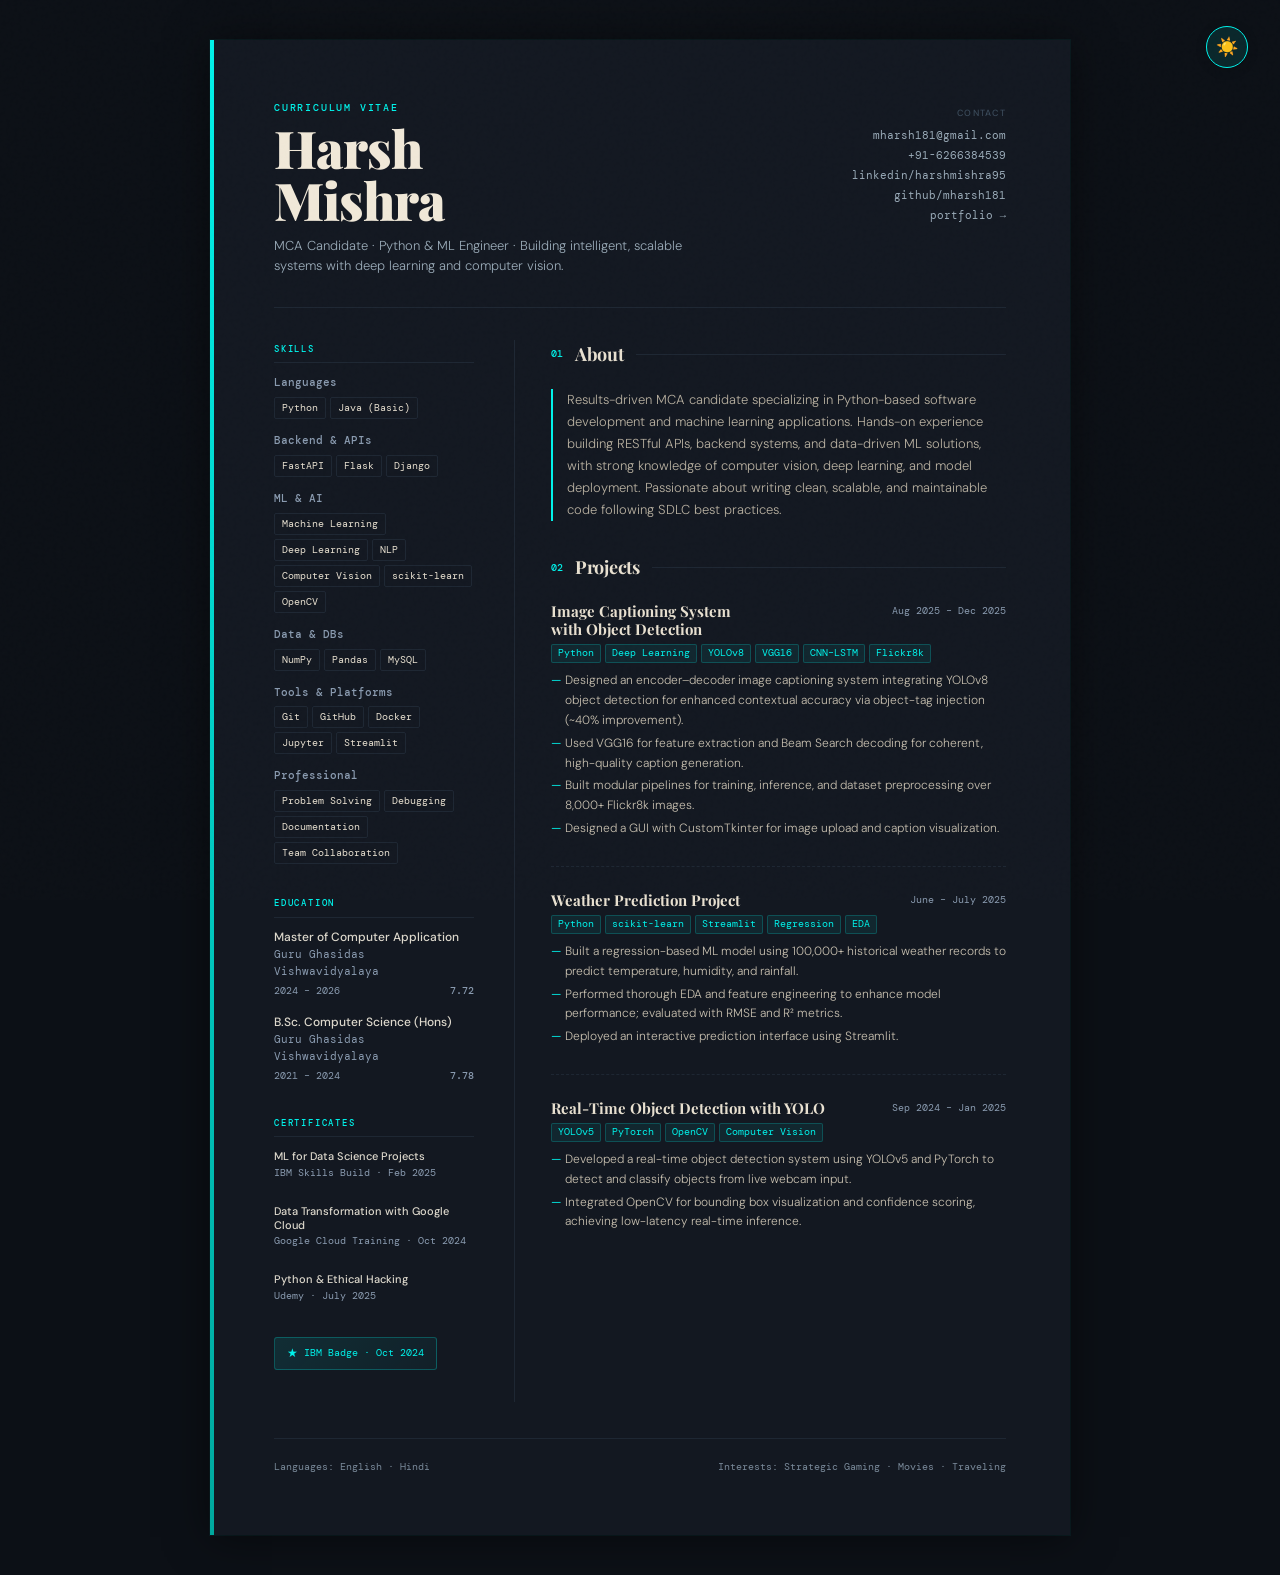
==== harsh_mishra_resume.html @ 8e0dc1c6 "feat: add View Resume button, dark/light theme sync, update skills from PDF resume" ====
<!DOCTYPE html>
<html lang="en">
<head>
<meta charset="UTF-8">
<meta name="viewport" content="width=device-width, initial-scale=1.0">
<title>Harsh Mishra — Resume</title>
<link href="https://fonts.googleapis.com/css2?family=Playfair+Display:wght@400;700;900&family=DM+Mono:wght@300;400;500&family=DM+Sans:wght@300;400;500&display=swap" rel="stylesheet">
<style>
  :root {
    --ink: #0f0e0d;
    --paper: #f5f0e8;
    --accent: #c8421a;
    --muted: #7a7060;
    --rule: #d4c9b5;
    --highlight: #e8dfc8;
    --page-bg: #faf6ee;
    --toggle-bg: rgba(200,66,26,0.1);
  }

  /* ── DARK MODE OVERRIDES ── */
  body.dark-mode {
    --ink: #e8e0d0;
    --paper: #0c1016;
    --accent: #00f2ea;
    --muted: #8a9bb0;
    --rule: #1e2733;
    --highlight: #131821;
    --page-bg: #131821;
    --toggle-bg: rgba(0,242,234,0.1);
  }

  body.dark-mode .page {
    background: var(--page-bg);
    box-shadow: 0 2px 40px rgba(0,0,0,0.5), 0 0 0 1px rgba(0,242,234,0.06);
  }

  body.dark-mode .page::before {
    background: linear-gradient(180deg, var(--accent) 0%, #00a89e 100%);
  }

  body.dark-mode .header {
    border-bottom-color: var(--rule);
  }

  body.dark-mode .tag {
    background: var(--highlight);
    border-color: var(--rule);
    color: var(--ink);
  }

  body.dark-mode .tag:hover {
    background: #1e2d3d;
    border-color: var(--accent);
  }

  body.dark-mode .stack-tag {
    color: var(--accent);
    background: rgba(0,242,234,0.07);
    border-color: rgba(0,242,234,0.2);
  }

  body.dark-mode .achievement-badge {
    background: linear-gradient(135deg, rgba(0,242,234,0.1), rgba(0,242,234,0.04));
    border-color: rgba(0,242,234,0.25);
    color: var(--accent);
  }

  body.dark-mode .footer-strip {
    border-top-color: var(--rule);
  }

  /* Fix hardcoded dark colors invisible on dark bg */
  body.dark-mode {
    background: var(--paper);
  }

  body.dark-mode .project-desc {
    color: #c8c0b0;
  }

  body.dark-mode .about-text {
    color: #b8b0a0;
  }

  body.dark-mode .tagline {
    color: #9aabb8;
  }

  body.dark-mode .contact-block a,
  body.dark-mode .contact-block span {
    color: #9aabb8;
  }

  body.dark-mode .contact-block a:hover {
    color: var(--accent);
  }

  body.dark-mode .edu-degree,
  body.dark-mode .cert-name {
    color: #ddd8cc;
  }

  body.dark-mode .edu-school,
  body.dark-mode .cert-issuer,
  body.dark-mode .edu-meta span {
    color: #8a9bb0;
  }

  body.dark-mode .skill-group-title {
    color: #8a9bb0;
  }

  body.dark-mode h1 {
    color: #f0e8d8;
  }

  body.dark-mode .footer-strip .lang,
  body.dark-mode .footer-strip .interests {
    color: #7a8a9a;
  }

  body.dark-mode .main {
    border-left-color: var(--rule);
  }

  body.dark-mode .c-label {
    color: #3a4a5a;
  }

  /* ── THEME TOGGLE BUTTON ── */
  .resume-theme-btn {
    position: fixed;
    top: 1.6rem;
    right: 2rem;
    width: 42px;
    height: 42px;
    border-radius: 50%;
    background: var(--toggle-bg);
    border: 1.5px solid var(--accent);
    color: var(--accent);
    font-size: 18px;
    cursor: pointer;
    display: flex;
    align-items: center;
    justify-content: center;
    z-index: 9999;
    transition: background 0.3s, color 0.3s, box-shadow 0.3s;
    box-shadow: 0 2px 12px rgba(0,0,0,0.15);
  }

  .resume-theme-btn:hover {
    box-shadow: 0 0 14px var(--accent);
  }

  * { margin: 0; padding: 0; box-sizing: border-box; }

  body {
    background: var(--paper);
    color: var(--ink);
    font-family: 'DM Sans', sans-serif;
    font-size: 13px;
    line-height: 1.6;
    min-height: 100vh;
  }

  /* Grain texture overlay */
  body::before {
    content: '';
    position: fixed;
    top: 0; left: 0; right: 0; bottom: 0;
    background-image: url("data:image/svg+xml,%3Csvg viewBox='0 0 256 256' xmlns='http://www.w3.org/2000/svg'%3E%3Cfilter id='noise'%3E%3CfeTurbulence type='fractalNoise' baseFrequency='0.9' numOctaves='4' stitchTiles='stitch'/%3E%3C/filter%3E%3Crect width='100%25' height='100%25' filter='url(%23noise)' opacity='0.04'/%3E%3C/svg%3E");
    pointer-events: none;
    z-index: 100;
    opacity: 0.4;
  }

  .page {
    max-width: 860px;
    margin: 40px auto;
    padding: 60px 64px;
    background: #faf6ee;
    box-shadow: 0 2px 40px rgba(0,0,0,0.12), 0 0 0 1px rgba(0,0,0,0.04);
    position: relative;
    animation: fadeUp 0.7s ease both;
  }

  @keyframes fadeUp {
    from { opacity: 0; transform: translateY(20px); }
    to { opacity: 1; transform: translateY(0); }
  }

  /* Left accent bar */
  .page::before {
    content: '';
    position: absolute;
    left: 0; top: 0; bottom: 0;
    width: 4px;
    background: linear-gradient(180deg, var(--accent) 0%, #8b2c0f 100%);
  }

  /* ── HEADER ── */
  .header {
    display: grid;
    grid-template-columns: 1fr auto;
    gap: 24px;
    align-items: start;
    padding-bottom: 32px;
    border-bottom: 1.5px solid var(--ink);
    margin-bottom: 32px;
  }

  .header-left { }

  .label {
    font-family: 'DM Mono', monospace;
    font-size: 10px;
    letter-spacing: 0.18em;
    text-transform: uppercase;
    color: var(--accent);
    font-weight: 500;
    margin-bottom: 6px;
  }

  h1 {
    font-family: 'Playfair Display', serif;
    font-size: 52px;
    font-weight: 900;
    line-height: 1;
    letter-spacing: -1px;
    color: var(--ink);
    margin-bottom: 10px;
  }

  .tagline {
    font-family: 'DM Sans', sans-serif;
    font-size: 13px;
    color: var(--muted);
    font-weight: 300;
    max-width: 420px;
    line-height: 1.5;
  }

  .contact-block {
    text-align: right;
    padding-top: 6px;
  }

  .contact-block a,
  .contact-block span {
    display: block;
    font-family: 'DM Mono', monospace;
    font-size: 10.5px;
    color: var(--muted);
    text-decoration: none;
    margin-bottom: 3px;
    transition: color 0.2s;
  }

  .contact-block a:hover { color: var(--accent); }

  .contact-block .c-label {
    font-size: 9px;
    letter-spacing: 0.14em;
    text-transform: uppercase;
    color: var(--rule);
    margin-bottom: 8px;
    font-weight: 500;
  }

  /* ── LAYOUT ── */
  .body-grid {
    display: grid;
    grid-template-columns: 200px 1fr;
    gap: 0 40px;
  }

  /* ── SIDEBAR ── */
  .sidebar { padding-top: 2px; }

  .sidebar-section { margin-bottom: 32px; }

  .sidebar-section .sec-label {
    font-family: 'DM Mono', monospace;
    font-size: 9px;
    letter-spacing: 0.2em;
    text-transform: uppercase;
    color: var(--accent);
    font-weight: 500;
    margin-bottom: 12px;
    padding-bottom: 6px;
    border-bottom: 1px solid var(--rule);
  }

  .skill-group { margin-bottom: 14px; }

  .skill-group-title {
    font-size: 10.5px;
    font-weight: 500;
    color: var(--muted);
    margin-bottom: 5px;
    font-family: 'DM Mono', monospace;
  }

  .skill-tags {
    display: flex;
    flex-wrap: wrap;
    gap: 4px;
  }

  .tag {
    font-size: 10px;
    background: var(--highlight);
    color: var(--ink);
    padding: 2px 7px;
    border-radius: 2px;
    font-family: 'DM Mono', monospace;
    border: 1px solid var(--rule);
    transition: background 0.2s, border-color 0.2s;
  }

  .tag:hover {
    background: #e0d4b8;
    border-color: var(--muted);
  }

  .edu-item { margin-bottom: 16px; }

  .edu-degree {
    font-size: 12px;
    font-weight: 500;
    color: var(--ink);
    line-height: 1.3;
  }

  .edu-school {
    font-size: 10.5px;
    color: var(--muted);
    margin-top: 2px;
    font-family: 'DM Mono', monospace;
  }

  .edu-meta {
    display: flex;
    justify-content: space-between;
    font-size: 10px;
    color: var(--muted);
    margin-top: 2px;
    font-family: 'DM Mono', monospace;
  }

  .edu-cgpa {
    color: var(--accent);
    font-weight: 500;
  }

  .cert-item {
    margin-bottom: 11px;
    padding-bottom: 11px;
    border-bottom: 1px solid var(--highlight);
  }

  .cert-item:last-child { border-bottom: none; }

  .cert-name {
    font-size: 11px;
    font-weight: 500;
    color: var(--ink);
    line-height: 1.3;
  }

  .cert-issuer {
    font-size: 10px;
    color: var(--muted);
    font-family: 'DM Mono', monospace;
    margin-top: 1px;
  }

  /* ── MAIN ── */
  .main { border-left: 1px solid var(--rule); padding-left: 36px; }

  .main-section { margin-bottom: 32px; }

  .section-header {
    display: flex;
    align-items: center;
    gap: 12px;
    margin-bottom: 20px;
  }

  .section-header h2 {
    font-family: 'Playfair Display', serif;
    font-size: 18px;
    font-weight: 700;
    color: var(--ink);
    letter-spacing: -0.3px;
  }

  .section-header .line {
    flex: 1;
    height: 1px;
    background: var(--rule);
  }

  .section-number {
    font-family: 'DM Mono', monospace;
    font-size: 10px;
    color: var(--accent);
    font-weight: 500;
  }

  /* About */
  .about-text {
    font-size: 13px;
    color: var(--muted);
    line-height: 1.7;
    font-weight: 300;
    border-left: 2px solid var(--accent);
    padding-left: 14px;
  }

  /* Projects */
  .project {
    margin-bottom: 24px;
    padding-bottom: 24px;
    border-bottom: 1px dashed var(--rule);
    animation: fadeUp 0.6s ease both;
  }

  .project:last-child { border-bottom: none; margin-bottom: 0; padding-bottom: 0; }

  .project-header {
    display: flex;
    justify-content: space-between;
    align-items: flex-start;
    margin-bottom: 6px;
    gap: 12px;
  }

  .project-title {
    font-family: 'Playfair Display', serif;
    font-size: 15px;
    font-weight: 700;
    color: var(--ink);
    line-height: 1.2;
  }

  .project-date {
    font-family: 'DM Mono', monospace;
    font-size: 9.5px;
    color: var(--muted);
    white-space: nowrap;
    padding-top: 2px;
  }

  .project-stack {
    display: flex;
    flex-wrap: wrap;
    gap: 4px;
    margin-bottom: 8px;
  }

  .stack-tag {
    font-family: 'DM Mono', monospace;
    font-size: 9.5px;
    color: var(--accent);
    background: rgba(200, 66, 26, 0.07);
    padding: 1px 6px;
    border-radius: 2px;
    border: 1px solid rgba(200, 66, 26, 0.2);
  }

  .project-desc {
    font-size: 12px;
    color: #4a4540;
    line-height: 1.65;
    font-weight: 300;
  }

  .project-desc li {
    padding-left: 14px;
    position: relative;
    margin-bottom: 3px;
    list-style: none;
  }

  .project-desc li::before {
    content: '—';
    position: absolute;
    left: 0;
    color: var(--accent);
    font-weight: 400;
  }

  /* Footer strip */
  .footer-strip {
    margin-top: 36px;
    padding-top: 20px;
    border-top: 1.5px solid var(--ink);
    display: flex;
    justify-content: space-between;
    align-items: center;
  }

  .footer-strip .lang {
    font-family: 'DM Mono', monospace;
    font-size: 10px;
    color: var(--muted);
  }

  .footer-strip .interests {
    font-size: 10px;
    color: var(--muted);
    font-family: 'DM Mono', monospace;
  }

  .achievement-badge {
    display: inline-flex;
    align-items: center;
    gap: 6px;
    background: linear-gradient(135deg, #c8421a15, #c8421a08);
    border: 1px solid rgba(200,66,26,0.25);
    border-radius: 3px;
    padding: 6px 12px;
    font-family: 'DM Mono', monospace;
    font-size: 10px;
    color: var(--accent);
    margin-top: 10px;
  }

  .achievement-badge::before {
    content: '★';
    font-size: 12px;
  }

  @media print {
    body { background: white; }
    .page { box-shadow: none; margin: 0; }
    body::before { display: none; }
  }
</style>
</head>
<body>
<!-- Theme Toggle Button -->
<button class="resume-theme-btn" id="resume-theme-btn" title="Toggle theme">🌙</button>
<div class="page">

  <!-- HEADER -->
  <header class="header">
    <div class="header-left">
      <div class="label">Curriculum Vitae</div>
      <h1>Harsh<br>Mishra</h1>
      <p class="tagline">MCA Candidate · Python & ML Engineer · Building intelligent, scalable systems with deep learning and computer vision.</p>
    </div>
    <div class="contact-block">
      <div class="c-label">Contact</div>
      <a href="mailto:mharsh181@gmail.com">mharsh181@gmail.com</a>
      <span>+91-6266384539</span>
      <a href="https://linkedin.com/in/harshmishra95">linkedin/harshmishra95</a>
      <a href="https://github.com/mharsh181">github/mharsh181</a>
      <a href="https://mharsh181.github.io/portfolio">portfolio →</a>
    </div>
  </header>

  <!-- BODY -->
  <div class="body-grid">

    <!-- SIDEBAR -->
    <aside class="sidebar">

      <div class="sidebar-section">
        <div class="sec-label">Skills</div>

        <div class="skill-group">
          <div class="skill-group-title">Languages</div>
          <div class="skill-tags">
            <span class="tag">Python</span>
            <span class="tag">Java (Basic)</span>
          </div>
        </div>

        <div class="skill-group">
          <div class="skill-group-title">Backend & APIs</div>
          <div class="skill-tags">
            <span class="tag">FastAPI</span>
            <span class="tag">Flask</span>
            <span class="tag">Django</span>
          </div>
        </div>

        <div class="skill-group">
          <div class="skill-group-title">ML & AI</div>
          <div class="skill-tags">
            <span class="tag">Machine Learning</span>
            <span class="tag">Deep Learning</span>
            <span class="tag">NLP</span>
            <span class="tag">Computer Vision</span>
            <span class="tag">scikit-learn</span>
            <span class="tag">OpenCV</span>
          </div>
        </div>

        <div class="skill-group">
          <div class="skill-group-title">Data & DBs</div>
          <div class="skill-tags">
            <span class="tag">NumPy</span>
            <span class="tag">Pandas</span>
            <span class="tag">MySQL</span>
          </div>
        </div>

        <div class="skill-group">
          <div class="skill-group-title">Tools & Platforms</div>
          <div class="skill-tags">
            <span class="tag">Git</span>
            <span class="tag">GitHub</span>
            <span class="tag">Docker</span>
            <span class="tag">Jupyter</span>
            <span class="tag">Streamlit</span>
          </div>
        </div>

        <div class="skill-group">
          <div class="skill-group-title">Professional</div>
          <div class="skill-tags">
            <span class="tag">Problem Solving</span>
            <span class="tag">Debugging</span>
            <span class="tag">Documentation</span>
            <span class="tag">Team Collaboration</span>
          </div>
        </div>
      </div>

      <div class="sidebar-section">
        <div class="sec-label">Education</div>

        <div class="edu-item">
          <div class="edu-degree">Master of Computer Application</div>
          <div class="edu-school">Guru Ghasidas Vishwavidyalaya</div>
          <div class="edu-meta">
            <span>2024 – 2026</span>
            <span class="edu-cgpa">7.72</span>
          </div>
        </div>

        <div class="edu-item">
          <div class="edu-degree">B.Sc. Computer Science (Hons)</div>
          <div class="edu-school">Guru Ghasidas Vishwavidyalaya</div>
          <div class="edu-meta">
            <span>2021 – 2024</span>
            <span class="edu-cgpa">7.78</span>
          </div>
        </div>
      </div>

      <div class="sidebar-section">
        <div class="sec-label">Certificates</div>

        <div class="cert-item">
          <div class="cert-name">ML for Data Science Projects</div>
          <div class="cert-issuer">IBM Skills Build · Feb 2025</div>
        </div>

        <div class="cert-item">
          <div class="cert-name">Data Transformation with Google Cloud</div>
          <div class="cert-issuer">Google Cloud Training · Oct 2024</div>
        </div>

        <div class="cert-item">
          <div class="cert-name">Python & Ethical Hacking</div>
          <div class="cert-issuer">Udemy · July 2025</div>
        </div>

        <div class="achievement-badge">IBM Badge · Oct 2024</div>
      </div>

    </aside>

    <!-- MAIN -->
    <main class="main">

      <section class="main-section">
        <div class="section-header">
          <span class="section-number">01</span>
          <h2>About</h2>
          <div class="line"></div>
        </div>
        <p class="about-text">Results-driven MCA candidate specializing in Python-based software development and machine learning applications. Hands-on experience building RESTful APIs, backend systems, and data-driven ML solutions, with strong knowledge of computer vision, deep learning, and model deployment. Passionate about writing clean, scalable, and maintainable code following SDLC best practices.</p>
      </section>

      <section class="main-section">
        <div class="section-header">
          <span class="section-number">02</span>
          <h2>Projects</h2>
          <div class="line"></div>
        </div>

        <div class="project">
          <div class="project-header">
            <div class="project-title">Image Captioning System<br>with Object Detection</div>
            <div class="project-date">Aug 2025 – Dec 2025</div>
          </div>
          <div class="project-stack">
            <span class="stack-tag">Python</span>
            <span class="stack-tag">Deep Learning</span>
            <span class="stack-tag">YOLOv8</span>
            <span class="stack-tag">VGG16</span>
            <span class="stack-tag">CNN–LSTM</span>
            <span class="stack-tag">Flickr8k</span>
          </div>
          <ul class="project-desc">
            <li>Designed an encoder–decoder image captioning system integrating YOLOv8 object detection for enhanced contextual accuracy via object-tag injection (~40% improvement).</li>
            <li>Used VGG16 for feature extraction and Beam Search decoding for coherent, high-quality caption generation.</li>
            <li>Built modular pipelines for training, inference, and dataset preprocessing over 8,000+ Flickr8k images.</li>
            <li>Designed a GUI with CustomTkinter for image upload and caption visualization.</li>
          </ul>
        </div>

        <div class="project">
          <div class="project-header">
            <div class="project-title">Weather Prediction Project</div>
            <div class="project-date">June – July 2025</div>
          </div>
          <div class="project-stack">
            <span class="stack-tag">Python</span>
            <span class="stack-tag">scikit-learn</span>
            <span class="stack-tag">Streamlit</span>
            <span class="stack-tag">Regression</span>
            <span class="stack-tag">EDA</span>
          </div>
          <ul class="project-desc">
            <li>Built a regression-based ML model using 100,000+ historical weather records to predict temperature, humidity, and rainfall.</li>
            <li>Performed thorough EDA and feature engineering to enhance model performance; evaluated with RMSE and R² metrics.</li>
            <li>Deployed an interactive prediction interface using Streamlit.</li>
          </ul>
        </div>

        <div class="project">
          <div class="project-header">
            <div class="project-title">Real-Time Object Detection with YOLO</div>
            <div class="project-date">Sep 2024 – Jan 2025</div>
          </div>
          <div class="project-stack">
            <span class="stack-tag">YOLOv5</span>
            <span class="stack-tag">PyTorch</span>
            <span class="stack-tag">OpenCV</span>
            <span class="stack-tag">Computer Vision</span>
          </div>
          <ul class="project-desc">
            <li>Developed a real-time object detection system using YOLOv5 and PyTorch to detect and classify objects from live webcam input.</li>
            <li>Integrated OpenCV for bounding box visualization and confidence scoring, achieving low-latency real-time inference.</li>
          </ul>
        </div>

      </section>

    </main>
  </div>

  <!-- FOOTER -->
  <div class="footer-strip">
    <div class="lang">Languages: English · Hindi</div>
    <div class="interests">Interests: Strategic Gaming · Movies · Traveling</div>
  </div>

</div>

<script>
  (function () {
    const btn = document.getElementById('resume-theme-btn');

    function applyTheme(theme) {
      if (theme === 'dark') {
        document.body.classList.add('dark-mode');
        btn.textContent = '☀️';
        btn.title = 'Switch to Light Mode';
      } else {
        document.body.classList.remove('dark-mode');
        btn.textContent = '🌙';
        btn.title = 'Switch to Dark Mode';
      }
    }

    // Read from localStorage (synced with portfolio)
    const saved = localStorage.getItem('theme');
    // Portfolio stores 'light' for light mode; anything else = dark
    applyTheme(saved === 'light' ? 'light' : 'dark');

    // Toggle on button click and write back to localStorage
    btn.addEventListener('click', function () {
      const isDark = document.body.classList.contains('dark-mode');
      const newTheme = isDark ? 'light' : 'dark';
      localStorage.setItem('theme', newTheme);
      applyTheme(newTheme);
    });

    // Live sync: if the portfolio tab changes the theme, reflect here immediately
    window.addEventListener('storage', function (e) {
      if (e.key === 'theme') {
        applyTheme(e.newValue === 'light' ? 'light' : 'dark');
      }
    });
  })();
</script>
</body>
</html>
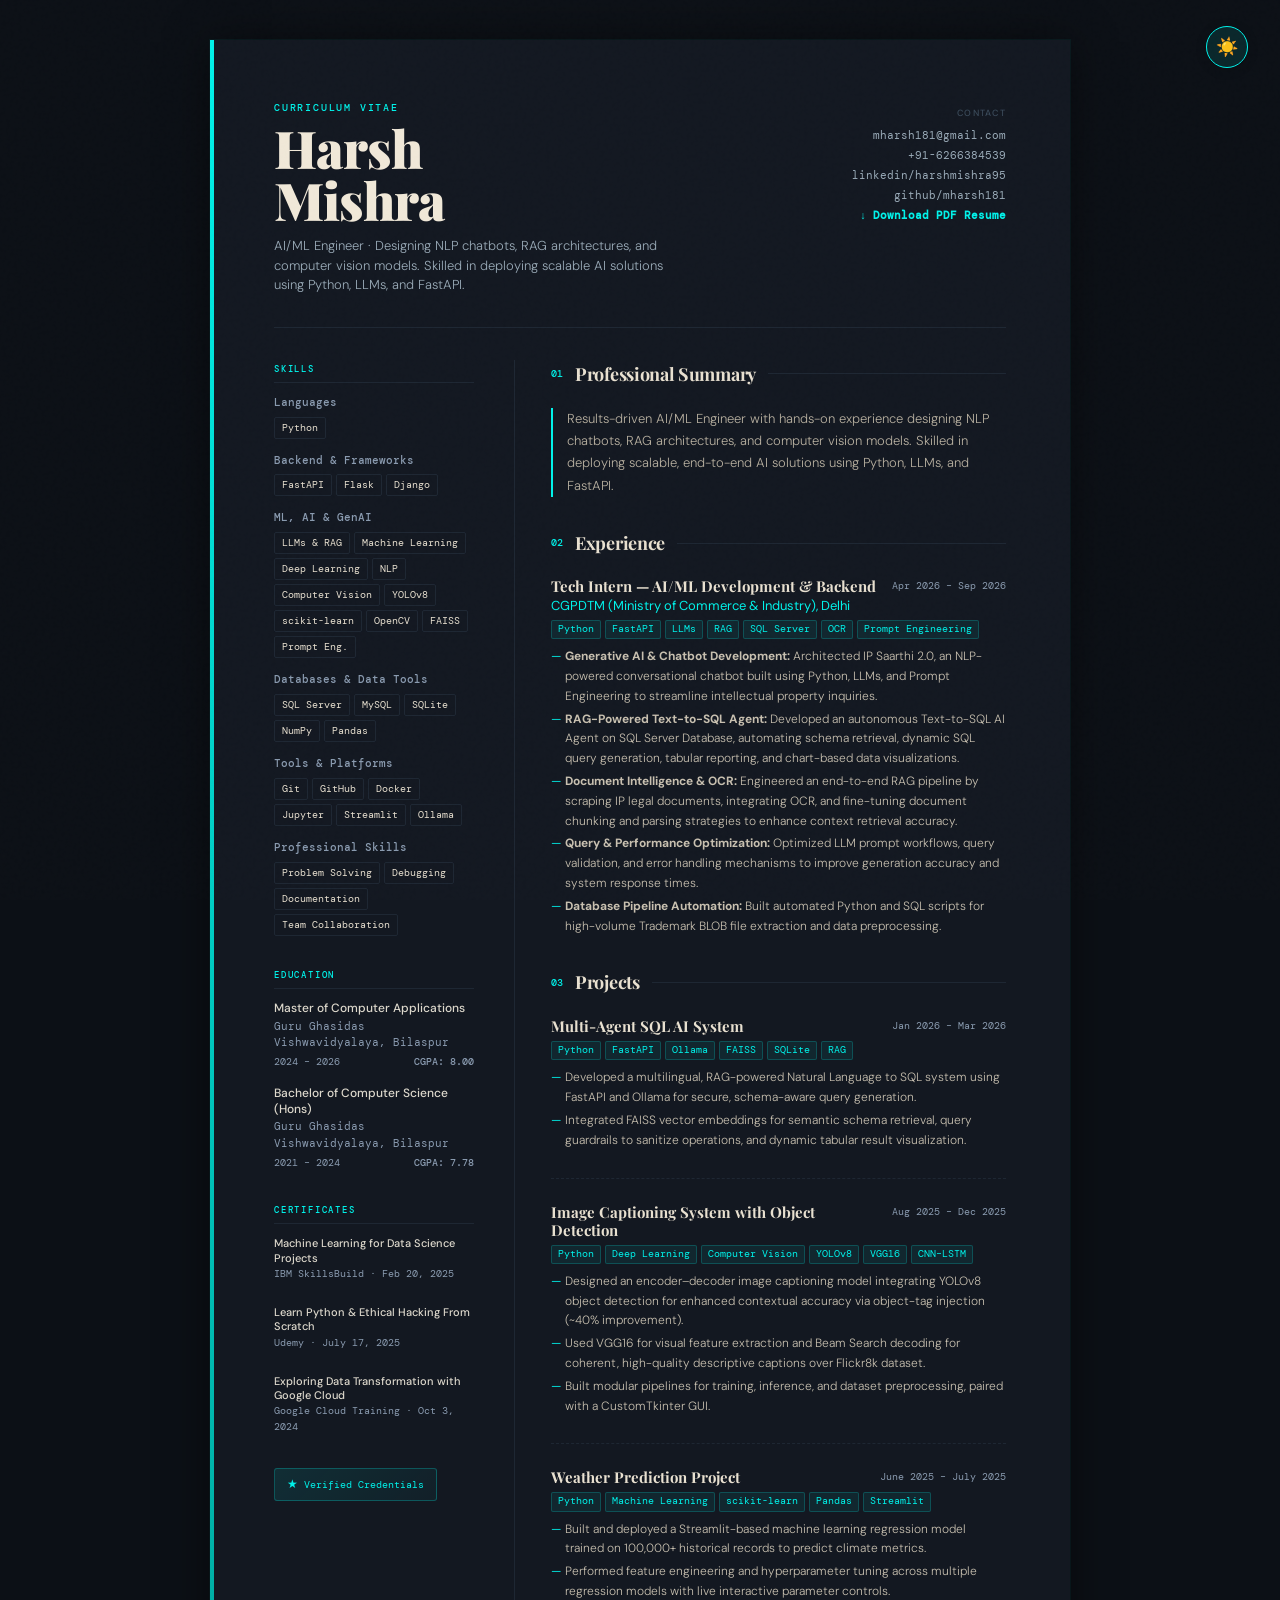
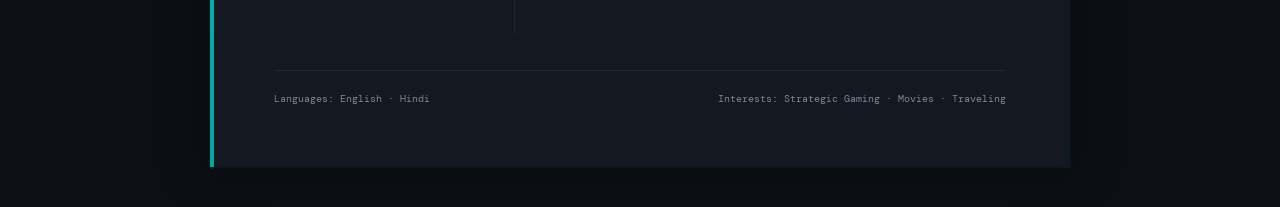
==== commit f4f3da8b: "new updated portfolio" ====
--- a/harsh_mishra_resume.html
+++ b/harsh_mishra_resume.html
@@ -549,15 +549,15 @@
     <div class="header-left">
       <div class="label">Curriculum Vitae</div>
       <h1>Harsh<br>Mishra</h1>
-      <p class="tagline">MCA Candidate · Python & ML Engineer · Building intelligent, scalable systems with deep learning and computer vision.</p>
+      <p class="tagline">AI/ML Engineer · Designing NLP chatbots, RAG architectures, and computer vision models. Skilled in deploying scalable AI solutions using Python, LLMs, and FastAPI.</p>
     </div>
     <div class="contact-block">
       <div class="c-label">Contact</div>
       <a href="mailto:mharsh181@gmail.com">mharsh181@gmail.com</a>
       <span>+91-6266384539</span>
-      <a href="https://linkedin.com/in/harshmishra95">linkedin/harshmishra95</a>
-      <a href="https://github.com/mharsh181">github/mharsh181</a>
-      <a href="https://mharsh181.github.io/portfolio">portfolio →</a>
+      <a href="https://linkedin.com/in/harshmishra95" target="_blank">linkedin/harshmishra95</a>
+      <a href="https://github.com/mharsh181" target="_blank">github/mharsh181</a>
+      <a href="Harsh_Mishra_resume-8sept.pdf" download style="color:var(--accent); font-weight:600;">↓ Download PDF Resume</a>
     </div>
   </header>
 
@@ -574,12 +574,11 @@
           <div class="skill-group-title">Languages</div>
           <div class="skill-tags">
             <span class="tag">Python</span>
-            <span class="tag">Java (Basic)</span>
           </div>
         </div>
 
         <div class="skill-group">
-          <div class="skill-group-title">Backend & APIs</div>
+          <div class="skill-group-title">Backend & Frameworks</div>
           <div class="skill-tags">
             <span class="tag">FastAPI</span>
             <span class="tag">Flask</span>
@@ -588,23 +587,29 @@
         </div>
 
         <div class="skill-group">
-          <div class="skill-group-title">ML & AI</div>
+          <div class="skill-group-title">ML, AI & GenAI</div>
           <div class="skill-tags">
+            <span class="tag">LLMs & RAG</span>
             <span class="tag">Machine Learning</span>
             <span class="tag">Deep Learning</span>
             <span class="tag">NLP</span>
             <span class="tag">Computer Vision</span>
+            <span class="tag">YOLOv8</span>
             <span class="tag">scikit-learn</span>
             <span class="tag">OpenCV</span>
+            <span class="tag">FAISS</span>
+            <span class="tag">Prompt Eng.</span>
           </div>
         </div>
 
         <div class="skill-group">
-          <div class="skill-group-title">Data & DBs</div>
+          <div class="skill-group-title">Databases & Data Tools</div>
           <div class="skill-tags">
+            <span class="tag">SQL Server</span>
+            <span class="tag">MySQL</span>
+            <span class="tag">SQLite</span>
             <span class="tag">NumPy</span>
             <span class="tag">Pandas</span>
-            <span class="tag">MySQL</span>
           </div>
         </div>
 
@@ -616,11 +621,12 @@
             <span class="tag">Docker</span>
             <span class="tag">Jupyter</span>
             <span class="tag">Streamlit</span>
+            <span class="tag">Ollama</span>
           </div>
         </div>
 
         <div class="skill-group">
-          <div class="skill-group-title">Professional</div>
+          <div class="skill-group-title">Professional Skills</div>
           <div class="skill-tags">
             <span class="tag">Problem Solving</span>
             <span class="tag">Debugging</span>
@@ -634,20 +640,20 @@
         <div class="sec-label">Education</div>
 
         <div class="edu-item">
-          <div class="edu-degree">Master of Computer Application</div>
-          <div class="edu-school">Guru Ghasidas Vishwavidyalaya</div>
+          <div class="edu-degree">Master of Computer Applications</div>
+          <div class="edu-school">Guru Ghasidas Vishwavidyalaya, Bilaspur</div>
           <div class="edu-meta">
             <span>2024 – 2026</span>
-            <span class="edu-cgpa">7.72</span>
+            <span class="edu-cgpa">CGPA: 8.00</span>
           </div>
         </div>
 
         <div class="edu-item">
-          <div class="edu-degree">B.Sc. Computer Science (Hons)</div>
-          <div class="edu-school">Guru Ghasidas Vishwavidyalaya</div>
+          <div class="edu-degree">Bachelor of Computer Science (Hons)</div>
+          <div class="edu-school">Guru Ghasidas Vishwavidyalaya, Bilaspur</div>
           <div class="edu-meta">
             <span>2021 – 2024</span>
-            <span class="edu-cgpa">7.78</span>
+            <span class="edu-cgpa">CGPA: 7.78</span>
           </div>
         </div>
       </div>
@@ -656,21 +662,21 @@
         <div class="sec-label">Certificates</div>
 
         <div class="cert-item">
-          <div class="cert-name">ML for Data Science Projects</div>
-          <div class="cert-issuer">IBM Skills Build · Feb 2025</div>
+          <div class="cert-name">Machine Learning for Data Science Projects</div>
+          <div class="cert-issuer">IBM SkillsBuild · Feb 20, 2025</div>
         </div>
 
         <div class="cert-item">
-          <div class="cert-name">Data Transformation with Google Cloud</div>
-          <div class="cert-issuer">Google Cloud Training · Oct 2024</div>
+          <div class="cert-name">Learn Python & Ethical Hacking From Scratch</div>
+          <div class="cert-issuer">Udemy · July 17, 2025</div>
         </div>
 
         <div class="cert-item">
-          <div class="cert-name">Python & Ethical Hacking</div>
-          <div class="cert-issuer">Udemy · July 2025</div>
-        </div>
-
-        <div class="achievement-badge">IBM Badge · Oct 2024</div>
+          <div class="cert-name">Exploring Data Transformation with Google Cloud</div>
+          <div class="cert-issuer">Google Cloud Training · Oct 3, 2024</div>
+        </div>
+
+        <div class="achievement-badge">Verified Credentials</div>
       </div>
 
     </aside>
@@ -681,73 +687,104 @@
       <section class="main-section">
         <div class="section-header">
           <span class="section-number">01</span>
-          <h2>About</h2>
+          <h2>Professional Summary</h2>
           <div class="line"></div>
         </div>
-        <p class="about-text">Results-driven MCA candidate specializing in Python-based software development and machine learning applications. Hands-on experience building RESTful APIs, backend systems, and data-driven ML solutions, with strong knowledge of computer vision, deep learning, and model deployment. Passionate about writing clean, scalable, and maintainable code following SDLC best practices.</p>
+        <p class="about-text">Results-driven AI/ML Engineer with hands-on experience designing NLP chatbots, RAG architectures, and computer vision models. Skilled in deploying scalable, end-to-end AI solutions using Python, LLMs, and FastAPI.</p>
       </section>
 
       <section class="main-section">
         <div class="section-header">
           <span class="section-number">02</span>
+          <h2>Experience</h2>
+          <div class="line"></div>
+        </div>
+
+        <div class="project">
+          <div class="project-header">
+            <div class="project-title">Tech Intern — AI/ML Development & Backend<br><span style="font-family:'DM Sans',sans-serif; font-weight:400; font-size:13px; color:var(--accent);">CGPDTM (Ministry of Commerce & Industry), Delhi</span></div>
+            <div class="project-date">Apr 2026 – Sep 2026</div>
+          </div>
+          <div class="project-stack">
+            <span class="stack-tag">Python</span>
+            <span class="stack-tag">FastAPI</span>
+            <span class="stack-tag">LLMs</span>
+            <span class="stack-tag">RAG</span>
+            <span class="stack-tag">SQL Server</span>
+            <span class="stack-tag">OCR</span>
+            <span class="stack-tag">Prompt Engineering</span>
+          </div>
+          <ul class="project-desc">
+            <li><strong>Generative AI & Chatbot Development:</strong> Architected IP Saarthi 2.0, an NLP-powered conversational chatbot built using Python, LLMs, and Prompt Engineering to streamline intellectual property inquiries.</li>
+            <li><strong>RAG-Powered Text-to-SQL Agent:</strong> Developed an autonomous Text-to-SQL AI Agent on SQL Server Database, automating schema retrieval, dynamic SQL query generation, tabular reporting, and chart-based data visualizations.</li>
+            <li><strong>Document Intelligence & OCR:</strong> Engineered an end-to-end RAG pipeline by scraping IP legal documents, integrating OCR, and fine-tuning document chunking and parsing strategies to enhance context retrieval accuracy.</li>
+            <li><strong>Query & Performance Optimization:</strong> Optimized LLM prompt workflows, query validation, and error handling mechanisms to improve generation accuracy and system response times.</li>
+            <li><strong>Database Pipeline Automation:</strong> Built automated Python and SQL scripts for high-volume Trademark BLOB file extraction and data preprocessing.</li>
+          </ul>
+        </div>
+      </section>
+
+      <section class="main-section">
+        <div class="section-header">
+          <span class="section-number">03</span>
           <h2>Projects</h2>
           <div class="line"></div>
         </div>
 
         <div class="project">
           <div class="project-header">
-            <div class="project-title">Image Captioning System<br>with Object Detection</div>
+            <div class="project-title">Multi-Agent SQL AI System</div>
+            <div class="project-date">Jan 2026 – Mar 2026</div>
+          </div>
+          <div class="project-stack">
+            <span class="stack-tag">Python</span>
+            <span class="stack-tag">FastAPI</span>
+            <span class="stack-tag">Ollama</span>
+            <span class="stack-tag">FAISS</span>
+            <span class="stack-tag">SQLite</span>
+            <span class="stack-tag">RAG</span>
+          </div>
+          <ul class="project-desc">
+            <li>Developed a multilingual, RAG-powered Natural Language to SQL system using FastAPI and Ollama for secure, schema-aware query generation.</li>
+            <li>Integrated FAISS vector embeddings for semantic schema retrieval, query guardrails to sanitize operations, and dynamic tabular result visualization.</li>
+          </ul>
+        </div>
+
+        <div class="project">
+          <div class="project-header">
+            <div class="project-title">Image Captioning System with Object Detection</div>
             <div class="project-date">Aug 2025 – Dec 2025</div>
           </div>
           <div class="project-stack">
             <span class="stack-tag">Python</span>
             <span class="stack-tag">Deep Learning</span>
+            <span class="stack-tag">Computer Vision</span>
             <span class="stack-tag">YOLOv8</span>
             <span class="stack-tag">VGG16</span>
             <span class="stack-tag">CNN–LSTM</span>
-            <span class="stack-tag">Flickr8k</span>
           </div>
           <ul class="project-desc">
-            <li>Designed an encoder–decoder image captioning system integrating YOLOv8 object detection for enhanced contextual accuracy via object-tag injection (~40% improvement).</li>
-            <li>Used VGG16 for feature extraction and Beam Search decoding for coherent, high-quality caption generation.</li>
-            <li>Built modular pipelines for training, inference, and dataset preprocessing over 8,000+ Flickr8k images.</li>
-            <li>Designed a GUI with CustomTkinter for image upload and caption visualization.</li>
+            <li>Designed an encoder–decoder image captioning model integrating YOLOv8 object detection for enhanced contextual accuracy via object-tag injection (~40% improvement).</li>
+            <li>Used VGG16 for visual feature extraction and Beam Search decoding for coherent, high-quality descriptive captions over Flickr8k dataset.</li>
+            <li>Built modular pipelines for training, inference, and dataset preprocessing, paired with a CustomTkinter GUI.</li>
           </ul>
         </div>
 
         <div class="project">
           <div class="project-header">
             <div class="project-title">Weather Prediction Project</div>
-            <div class="project-date">June – July 2025</div>
+            <div class="project-date">June 2025 – July 2025</div>
           </div>
           <div class="project-stack">
             <span class="stack-tag">Python</span>
+            <span class="stack-tag">Machine Learning</span>
             <span class="stack-tag">scikit-learn</span>
+            <span class="stack-tag">Pandas</span>
             <span class="stack-tag">Streamlit</span>
-            <span class="stack-tag">Regression</span>
-            <span class="stack-tag">EDA</span>
           </div>
           <ul class="project-desc">
-            <li>Built a regression-based ML model using 100,000+ historical weather records to predict temperature, humidity, and rainfall.</li>
-            <li>Performed thorough EDA and feature engineering to enhance model performance; evaluated with RMSE and R² metrics.</li>
-            <li>Deployed an interactive prediction interface using Streamlit.</li>
-          </ul>
-        </div>
-
-        <div class="project">
-          <div class="project-header">
-            <div class="project-title">Real-Time Object Detection with YOLO</div>
-            <div class="project-date">Sep 2024 – Jan 2025</div>
-          </div>
-          <div class="project-stack">
-            <span class="stack-tag">YOLOv5</span>
-            <span class="stack-tag">PyTorch</span>
-            <span class="stack-tag">OpenCV</span>
-            <span class="stack-tag">Computer Vision</span>
-          </div>
-          <ul class="project-desc">
-            <li>Developed a real-time object detection system using YOLOv5 and PyTorch to detect and classify objects from live webcam input.</li>
-            <li>Integrated OpenCV for bounding box visualization and confidence scoring, achieving low-latency real-time inference.</li>
+            <li>Built and deployed a Streamlit-based machine learning regression model trained on 100,000+ historical records to predict climate metrics.</li>
+            <li>Performed feature engineering and hyperparameter tuning across multiple regression models with live interactive parameter controls.</li>
           </ul>
         </div>
 
